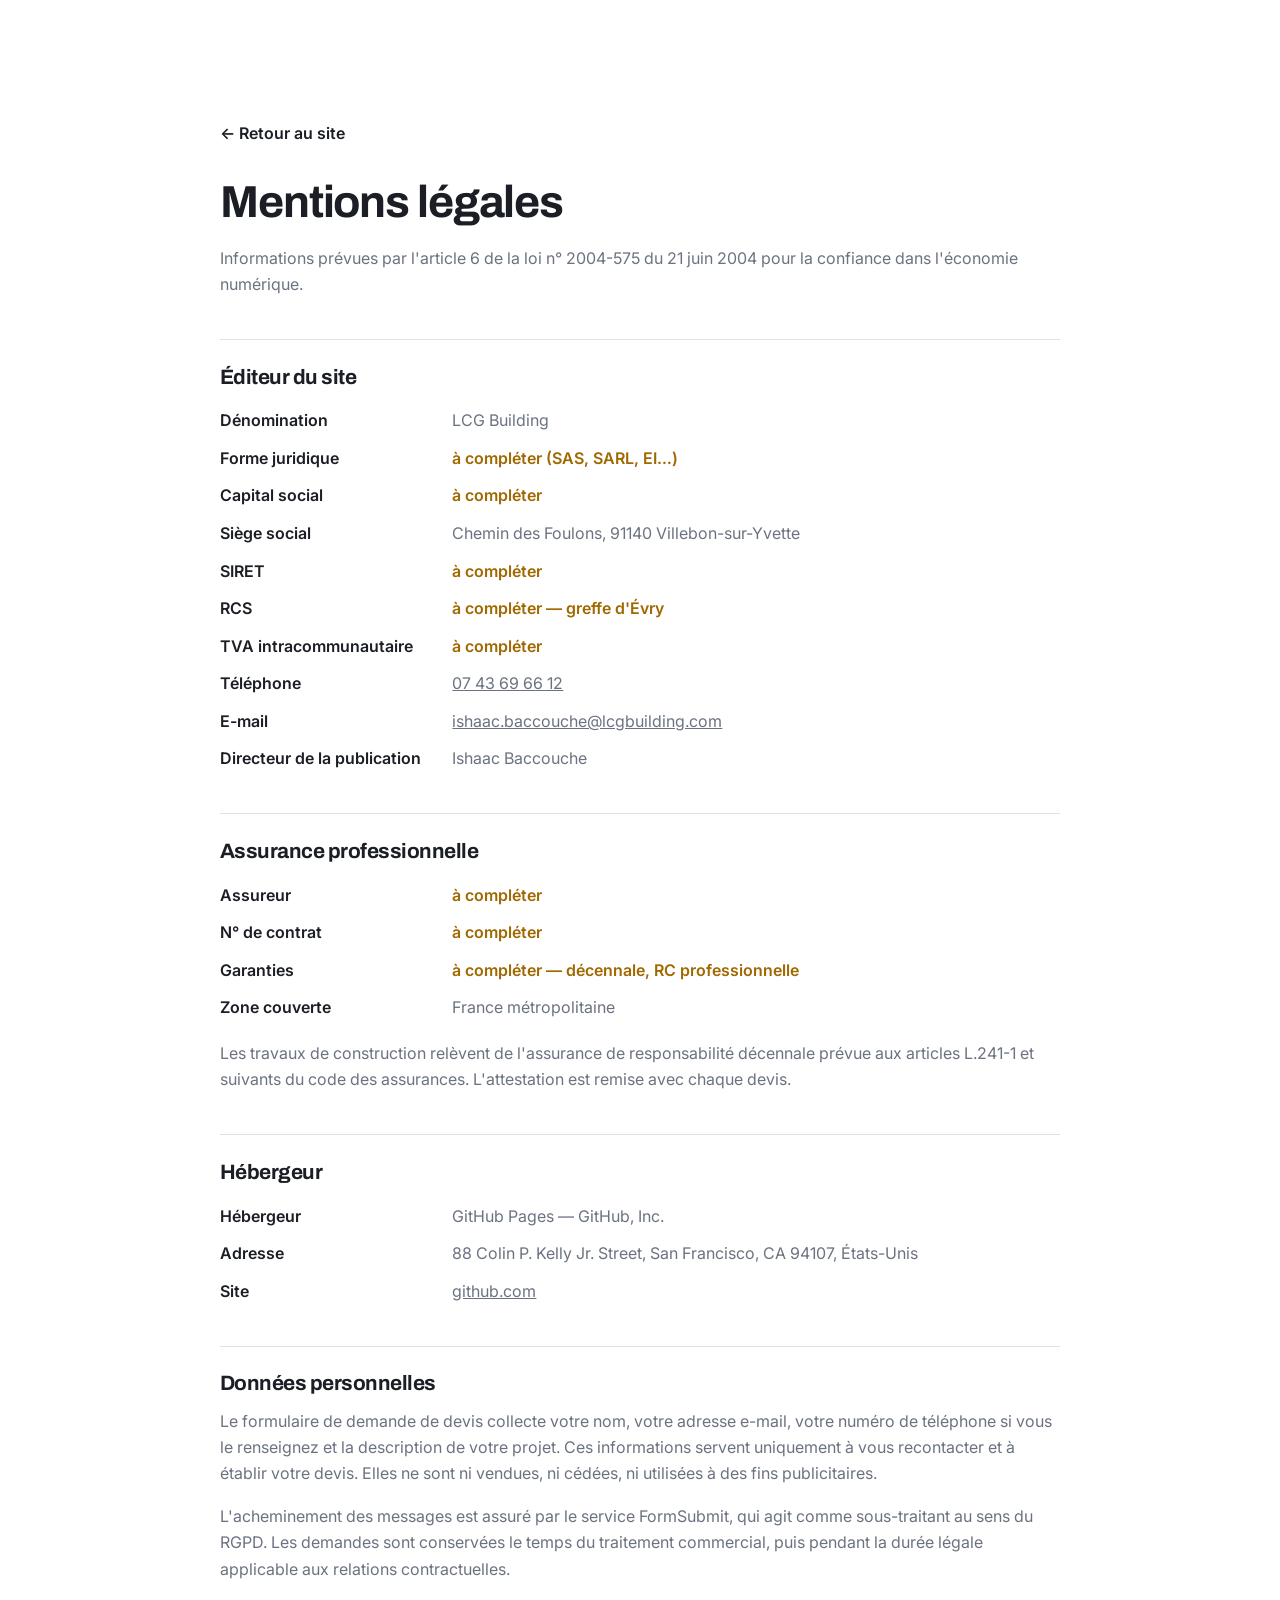
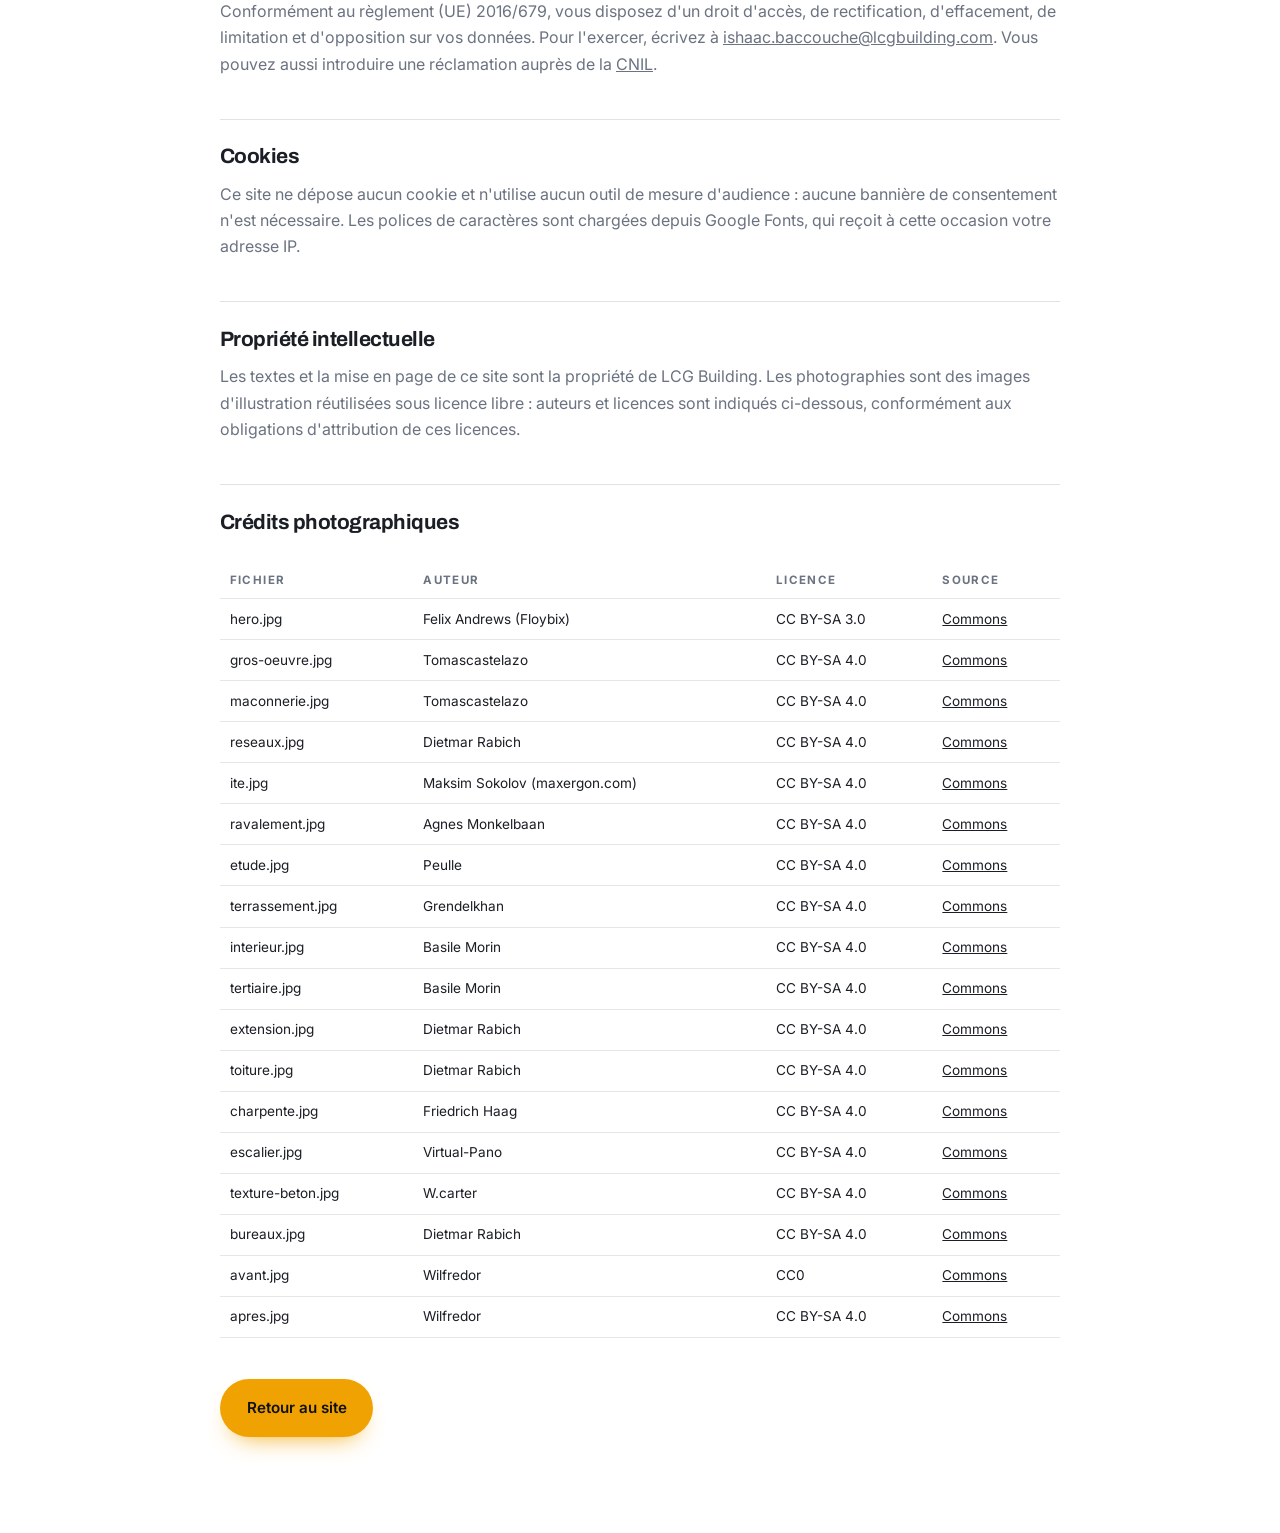
==== mentions-legales.html @ f2f5540e "Site vitrine LCG Building Site statique sans dépendance : services, réalisations, comparateur avant/" ====
<!DOCTYPE html>
<html lang="fr">
<head>
<meta charset="utf-8">
<meta name="viewport" content="width=device-width, initial-scale=1">
<title>Mentions légales — LCG Building</title>
<meta name="description" content="Mentions légales, traitement des données personnelles et crédits photos du site de LCG Building.">
<link rel="preconnect" href="https://fonts.googleapis.com">
<link rel="preconnect" href="https://fonts.gstatic.com" crossorigin>
<link href="https://fonts.googleapis.com/css2?family=Inter:wght@400;500;600;700&family=Archivo:wght@600;700;800&display=swap" rel="stylesheet">
<link rel="stylesheet" href="assets/style.css">
<link rel="icon" href="data:image/svg+xml,<svg xmlns='http://www.w3.org/2000/svg' viewBox='0 0 100 100'><rect width='100' height='100' rx='18' fill='%23f0a202'/><text x='50' y='69' font-size='54' font-family='Arial' font-weight='bold' text-anchor='middle' fill='%230f1115'>L</text></svg>">
<style>
  .legal{ padding:120px 0 80px; max-width:840px; }
  .legal h1{ font-size:clamp(2rem,4vw,2.8rem); margin-bottom:.4em; }
  .legal h2{ font-size:1.3rem; margin:2.6rem 0 .8rem; padding-top:1.6rem;
             border-top:1px solid rgba(15,17,21,.12); }
  .legal p, .legal li{ color:var(--muted); }
  .legal dl{ display:grid; grid-template-columns:210px 1fr; gap:.7rem 1.4rem; margin:1.2rem 0; }
  .legal dt{ font-weight:600; color:var(--text); }
  .legal dd{ margin:0; color:var(--muted); }
  .legal table{ width:100%; border-collapse:collapse; margin-top:1rem; font-size:.85rem; }
  .legal th, .legal td{ text-align:left; padding:.55rem .6rem; border-bottom:1px solid rgba(15,17,21,.1); }
  .legal th{ font-size:.72rem; letter-spacing:.12em; text-transform:uppercase; color:var(--muted); }
  .legal .todo{ color:#a06800; font-weight:600; }
  .legal__back{ display:inline-block; margin-bottom:2rem; font-weight:600; text-decoration:none; }
  .legal__wrap{ overflow-x:auto; }
  @media (max-width:640px){
    .legal dl{ grid-template-columns:1fr; gap:.2rem 0; }
    .legal dt{ margin-top:.9rem; }
  }
</style>
</head>
<body>

<div class="container legal">
  <a class="legal__back" href="index.html">← Retour au site</a>
  <h1>Mentions légales</h1>
  <p>Informations prévues par l'article 6 de la loi n° 2004-575 du 21 juin 2004 pour la
     confiance dans l'économie numérique.</p>

  <h2 id="editeur">Éditeur du site</h2>
  <dl>
    <dt>Dénomination</dt><dd>LCG Building</dd>
    <dt>Forme juridique</dt><dd class="todo">à compléter (SAS, SARL, EI…)</dd>
    <dt>Capital social</dt><dd class="todo">à compléter</dd>
    <dt>Siège social</dt><dd>Chemin des Foulons, 91140 Villebon-sur-Yvette</dd>
    <dt>SIRET</dt><dd class="todo">à compléter</dd>
    <dt>RCS</dt><dd class="todo">à compléter — greffe d'Évry</dd>
    <dt>TVA intracommunautaire</dt><dd class="todo">à compléter</dd>
    <dt>Téléphone</dt><dd><a href="tel:+33743696612">07 43 69 66 12</a></dd>
    <dt>E-mail</dt><dd><a href="mailto:ishaac.baccouche@lcgbuilding.com">ishaac.baccouche@lcgbuilding.com</a></dd>
    <dt>Directeur de la publication</dt><dd>Ishaac Baccouche</dd>
  </dl>

  <h2 id="assurance">Assurance professionnelle</h2>
  <dl>
    <dt>Assureur</dt><dd class="todo">à compléter</dd>
    <dt>N° de contrat</dt><dd class="todo">à compléter</dd>
    <dt>Garanties</dt><dd class="todo">à compléter — décennale, RC professionnelle</dd>
    <dt>Zone couverte</dt><dd>France métropolitaine</dd>
  </dl>
  <p>Les travaux de construction relèvent de l'assurance de responsabilité décennale
     prévue aux articles L.241-1 et suivants du code des assurances. L'attestation est
     remise avec chaque devis.</p>

  <h2 id="hebergeur">Hébergeur</h2>
  <dl>
    <dt>Hébergeur</dt><dd>GitHub Pages — GitHub, Inc.</dd>
    <dt>Adresse</dt><dd>88 Colin P. Kelly Jr. Street, San Francisco, CA 94107, États-Unis</dd>
    <dt>Site</dt><dd><a href="https://github.com" rel="noopener">github.com</a></dd>
  </dl>

  <h2 id="donnees">Données personnelles</h2>
  <p>Le formulaire de demande de devis collecte votre nom, votre adresse e-mail, votre
     numéro de téléphone si vous le renseignez et la description de votre projet. Ces
     informations servent uniquement à vous recontacter et à établir votre devis. Elles
     ne sont ni vendues, ni cédées, ni utilisées à des fins publicitaires.</p>
  <p>L'acheminement des messages est assuré par le service FormSubmit, qui agit comme
     sous-traitant au sens du RGPD. Les demandes sont conservées le temps du traitement
     commercial, puis pendant la durée légale applicable aux relations contractuelles.</p>
  <p>Conformément au règlement (UE) 2016/679, vous disposez d'un droit d'accès, de
     rectification, d'effacement, de limitation et d'opposition sur vos données. Pour
     l'exercer, écrivez à
     <a href="mailto:ishaac.baccouche@lcgbuilding.com">ishaac.baccouche@lcgbuilding.com</a>.
     Vous pouvez aussi introduire une réclamation auprès de la
     <a href="https://www.cnil.fr" rel="noopener">CNIL</a>.</p>

  <h2 id="cookies">Cookies</h2>
  <p>Ce site ne dépose aucun cookie et n'utilise aucun outil de mesure d'audience :
     aucune bannière de consentement n'est nécessaire. Les polices de caractères sont
     chargées depuis Google Fonts, qui reçoit à cette occasion votre adresse IP.</p>

  <h2 id="propriete">Propriété intellectuelle</h2>
  <p>Les textes et la mise en page de ce site sont la propriété de LCG Building. Les
     photographies sont des images d'illustration réutilisées sous licence libre :
     auteurs et licences sont indiqués ci-dessous, conformément aux obligations
     d'attribution de ces licences.</p>

  <h2 id="credits">Crédits photographiques</h2>
  <div class="legal__wrap">
    <table>
      <thead><tr><th>Fichier</th><th>Auteur</th><th>Licence</th><th>Source</th></tr></thead>
      <tbody>
        <tr><td>hero.jpg</td><td>Felix Andrews (Floybix)</td><td>CC BY-SA 3.0</td><td><a href="https://commons.wikimedia.org/wiki/File:Beijing_cranes_silhouette.jpg" rel="noopener">Commons</a></td></tr>
        <tr><td>gros-oeuvre.jpg</td><td>Tomascastelazo</td><td>CC BY-SA 4.0</td><td><a href="https://commons.wikimedia.org/wiki/File:Construction_workers_in_Mexico.jpg" rel="noopener">Commons</a></td></tr>
        <tr><td>maconnerie.jpg</td><td>Tomascastelazo</td><td>CC BY-SA 4.0</td><td><a href="https://commons.wikimedia.org/wiki/File:Fallen_bricks.jpg" rel="noopener">Commons</a></td></tr>
        <tr><td>reseaux.jpg</td><td>Dietmar Rabich</td><td>CC BY-SA 4.0</td><td><a href="https://commons.wikimedia.org/wiki/File:Haltern_am_See,_Sythen,_Werkzeughalle_der_Quarzwerke_--_2015_--_4433.jpg" rel="noopener">Commons</a></td></tr>
        <tr><td>ite.jpg</td><td>Maksim Sokolov (maxergon.com)</td><td>CC BY-SA 4.0</td><td><a href="https://commons.wikimedia.org/wiki/File:Windows_of_the_Frost_Building_(Toronto,_Canada" rel="noopener">Commons</a></td></tr>
        <tr><td>ravalement.jpg</td><td>Agnes Monkelbaan</td><td>CC BY-SA 4.0</td><td><a href="https://commons.wikimedia.org/wiki/File:Prinses_Margriettunnel_(Aquaduct" rel="noopener">Commons</a></td></tr>
        <tr><td>etude.jpg</td><td>Peulle</td><td>CC BY-SA 4.0</td><td><a href="https://commons.wikimedia.org/wiki/File:Construction_site_Tomineborgveien_(8" rel="noopener">Commons</a></td></tr>
        <tr><td>terrassement.jpg</td><td>Grendelkhan</td><td>CC BY-SA 4.0</td><td><a href="https://commons.wikimedia.org/wiki/File:Caterpillar_328D_LCR_at_construction_site_in_Sunnyvale.jpg" rel="noopener">Commons</a></td></tr>
        <tr><td>interieur.jpg</td><td>Basile Morin</td><td>CC BY-SA 4.0</td><td><a href="https://commons.wikimedia.org/wiki/File:Lounge_InterContinental_Singapore.jpg" rel="noopener">Commons</a></td></tr>
        <tr><td>tertiaire.jpg</td><td>Basile Morin</td><td>CC BY-SA 4.0</td><td><a href="https://commons.wikimedia.org/wiki/File:Escalator_and_staircase_in_the_National_Gallery_Singapore.jpg" rel="noopener">Commons</a></td></tr>
        <tr><td>extension.jpg</td><td>Dietmar Rabich</td><td>CC BY-SA 4.0</td><td><a href="https://commons.wikimedia.org/wiki/File:M%C3%BCnster,_WestLotto_--_2013_--_3296.jpg" rel="noopener">Commons</a></td></tr>
        <tr><td>toiture.jpg</td><td>Dietmar Rabich</td><td>CC BY-SA 4.0</td><td><a href="https://commons.wikimedia.org/wiki/File:Bredevoort_(NL" rel="noopener">Commons</a></td></tr>
        <tr><td>charpente.jpg</td><td>Friedrich Haag</td><td>CC BY-SA 4.0</td><td><a href="https://commons.wikimedia.org/wiki/File:Unfertige_Dinge_003_2022_10_26.jpg" rel="noopener">Commons</a></td></tr>
        <tr><td>escalier.jpg</td><td>Virtual-Pano</td><td>CC BY-SA 4.0</td><td><a href="https://commons.wikimedia.org/wiki/File:6801_LVA_Riga_art_nouveau_staircase.jpg" rel="noopener">Commons</a></td></tr>
        <tr><td>texture-beton.jpg</td><td>W.carter</td><td>CC BY-SA 4.0</td><td><a href="https://commons.wikimedia.org/wiki/File:Rusty_rebar_nets.jpg" rel="noopener">Commons</a></td></tr>
        <tr><td>bureaux.jpg</td><td>Dietmar Rabich</td><td>CC BY-SA 4.0</td><td><a href="https://commons.wikimedia.org/wiki/File:M%C3%BCnster,_Westdeutsche_Lotterie_--_2018_--_0417.jpg" rel="noopener">Commons</a></td></tr>
        <tr><td>avant.jpg</td><td>Wilfredor</td><td>CC0</td><td><a href="https://commons.wikimedia.org/wiki/File:Abandoned_tile-roofed_house_in_dry_scrub,_Margarita_Island,_Venezuela.jpg" rel="noopener">Commons</a></td></tr>
        <tr><td>apres.jpg</td><td>Wilfredor</td><td>CC BY-SA 4.0</td><td><a href="https://commons.wikimedia.org/wiki/File:House_in_the_Jardim_Botanico_de_Sao_Paulo.jpg" rel="noopener">Commons</a></td></tr>
      </tbody>
    </table>
  </div>

  <p style="margin-top:2.6rem"><a class="btn btn--primary" href="index.html">Retour au site</a></p>
</div>

</body>
</html>
---- assets/style.css ----
/* ==========================================================================
   LCG Building — feuille de style
   1. Tokens · 2. Base · 3. Header · 4. Hero · 5. Sections · 6. Composants
   7. Lightbox · 8. Footer · 9. Responsive
   ========================================================================== */

/* ── 1. Tokens ─────────────────────────────────────────────────────────── */
:root{
  --ink:        #0f1115;
  --ink-soft:   #14171d;
  --ink-line:   #242833;
  --paper:      #ffffff;
  --paper-alt:  #f6f5f2;
  --text:       #1b1e25;
  --muted:      #6b7280;
  --muted-dark: #9aa1ad;
  --accent:     #f0a202;
  --accent-dk:  #b87d00;
  --accent-soft:rgba(240,162,2,.14);

  --radius:     14px;
  --radius-lg:  22px;
  --shadow:     0 1px 2px rgba(16,20,30,.05), 0 18px 40px -16px rgba(16,20,30,.22);
  --container:  1200px;
  --ease:       cubic-bezier(.22,.61,.36,1);

  --font:       "Inter", -apple-system, BlinkMacSystemFont, "Segoe UI", system-ui, sans-serif;
  --font-head:  "Archivo", "Inter", system-ui, sans-serif;
}

/* ── 2. Base ───────────────────────────────────────────────────────────── */
*,*::before,*::after{ box-sizing:border-box; }
html{ scroll-behavior:smooth; scroll-padding-top:92px; }

body{
  margin:0; overflow-x:hidden;
  font-family:var(--font); font-size:16px; line-height:1.65;
  color:var(--text); background:var(--paper);
  -webkit-font-smoothing:antialiased;
}

img{ max-width:100%; display:block; }
a{ color:inherit; }

h1,h2,h3,h4{ font-family:var(--font-head); line-height:1.08; letter-spacing:-.025em; margin:0 0 .6em; }
h2{ font-size:clamp(1.9rem, 3.8vw, 3rem); }
h3{ font-size:1.18rem; letter-spacing:-.01em; }
h4{ font-size:.95rem; }
p{ margin:0 0 1em; }

.container{ width:100%; max-width:var(--container); margin-inline:auto; padding-inline:24px; }

.skip{ position:absolute; left:-9999px; top:0; background:var(--accent); color:var(--ink);
  padding:10px 18px; z-index:300; font-weight:600; }
.skip:focus{ left:12px; top:12px; }

:focus-visible{ outline:2px solid var(--accent); outline-offset:3px; border-radius:4px; }

.eyebrow{ font-size:.78rem; letter-spacing:.16em; text-transform:uppercase;
  font-weight:600; color:var(--accent-dk); margin:0 0 .9rem; }

/* Barre de progression de lecture */
.progress{ position:fixed; top:0; left:0; height:3px; width:0;
  background:linear-gradient(90deg,var(--accent),#ffd166); z-index:150;
  transition:width .1s linear; }

/* Boutons */
.btn{
  --btn-bg:var(--ink); --btn-fg:#fff;
  display:inline-flex; align-items:center; justify-content:center; gap:.5rem;
  padding:.95rem 1.6rem; border-radius:999px; border:1px solid transparent;
  background:var(--btn-bg); color:var(--btn-fg);
  font-family:var(--font); font-weight:600; font-size:.95rem; text-decoration:none; cursor:pointer;
  transition:transform .18s var(--ease), background .18s var(--ease), box-shadow .18s var(--ease);
}
.btn:hover{ transform:translateY(-2px); }
.btn:active{ transform:translateY(0); }
.btn--primary{ --btn-bg:var(--accent); --btn-fg:var(--ink); box-shadow:0 12px 26px -14px rgba(240,162,2,1); }
.btn--primary:hover{ --btn-bg:#ffb31f; }
.btn--ghost{ --btn-bg:transparent; --btn-fg:#fff; border-color:rgba(255,255,255,.34); }
.btn--ghost:hover{ --btn-bg:rgba(255,255,255,.1); }
.btn--dark{ --btn-bg:var(--ink); --btn-fg:#fff; }
.btn--sm{ padding:.6rem 1.15rem; font-size:.88rem; }
.btn--lg{ padding:1.1rem 2rem; font-size:1rem; }
.btn--block{ width:100%; }

/* ── 3. Header ─────────────────────────────────────────────────────────── */
.header{ position:fixed; inset:0 0 auto 0; z-index:100;
  transition:background .3s var(--ease), box-shadow .3s var(--ease); }
.header.is-stuck{ background:rgba(15,17,21,.93);
  backdrop-filter:saturate(180%) blur(14px); box-shadow:0 1px 0 rgba(255,255,255,.08); }
.header__inner{ display:flex; align-items:center; justify-content:space-between; height:84px; gap:1.5rem; }

.logo{ display:flex; align-items:center; gap:.6rem; text-decoration:none; color:#fff; flex-shrink:0; }
.logo__mark{ color:var(--accent); display:flex; }
.logo__text{ font-family:var(--font-head); font-weight:800; font-size:1.15rem;
  letter-spacing:-.02em; text-transform:uppercase; }
.logo__text span{ color:var(--accent); }

.nav{ display:flex; align-items:center; gap:1.7rem; }
.nav__link{ position:relative; color:rgba(255,255,255,.8); text-decoration:none;
  font-size:.92rem; font-weight:500; transition:color .18s var(--ease); white-space:nowrap; }
.nav__link::after{ content:""; position:absolute; left:0; right:100%; bottom:-6px; height:2px;
  background:var(--accent); transition:right .25s var(--ease); }
.nav__link:hover{ color:#fff; }
.nav__link:hover::after,.nav__link.is-current::after{ right:0; }
.nav__link.is-current{ color:#fff; }
.nav__cta{ display:flex; align-items:center; gap:1rem; }
.nav__phone{ display:flex; align-items:center; gap:.4rem; color:#fff; text-decoration:none;
  font-weight:600; font-size:.9rem; white-space:nowrap; }
.nav__phone svg{ color:var(--accent); }

.burger{ display:none; width:44px; height:44px; border:0; background:transparent; cursor:pointer;
  flex-direction:column; justify-content:center; gap:5px; padding:0; }
.burger span{ display:block; height:2px; background:#fff; border-radius:2px;
  transition:transform .25s var(--ease), opacity .2s; }
.burger[aria-expanded="true"] span:nth-child(1){ transform:translateY(7px) rotate(45deg); }
.burger[aria-expanded="true"] span:nth-child(2){ opacity:0; }
.burger[aria-expanded="true"] span:nth-child(3){ transform:translateY(-7px) rotate(-45deg); }

/* ── 4. Hero ───────────────────────────────────────────────────────────── */
.hero{ position:relative; min-height:min(96vh,900px); display:flex; align-items:center;
  background:var(--ink); color:#fff; overflow:hidden; padding:150px 0 110px; }
.hero__media{ position:absolute; inset:0; }
.hero__media img{ width:100%; height:100%; object-fit:cover; opacity:.55;
  transform:scale(1.06); animation:heroZoom 18s var(--ease) forwards; }
@keyframes heroZoom{ to{ transform:scale(1); } }
.hero__media::after{ content:""; position:absolute; inset:0;
  background:
    linear-gradient(105deg, rgba(12,14,18,.96) 12%, rgba(12,14,18,.72) 48%, rgba(12,14,18,.35) 100%),
    linear-gradient(0deg, rgba(12,14,18,.92) 0%, transparent 42%); }
.hero__inner{ position:relative; max-width:880px; }
.hero__title{ font-size:clamp(2.1rem, 6.6vw, 5.2rem); margin-bottom:1.1rem;
  letter-spacing:-.04em; font-weight:900; overflow-wrap:break-word; }
.hero__title em{ font-style:normal; color:var(--accent); }
.hero__lead{ font-size:clamp(1.02rem,1.45vw,1.22rem); color:rgba(255,255,255,.8); max-width:640px; }
.hero__cta{ display:flex; flex-wrap:wrap; gap:.9rem; margin-top:2.2rem; }
.hero__badges{ list-style:none; display:flex; flex-wrap:wrap; gap:2.4rem;
  margin:3.2rem 0 0; padding:1.8rem 0 0; border-top:1px solid rgba(255,255,255,.14); }
.hero__badges li{ display:flex; flex-direction:column; }
.hero__badges strong{ font-family:var(--font-head); font-size:1.4rem; color:var(--accent); line-height:1.1; }
.hero__badges span{ font-size:.85rem; color:rgba(255,255,255,.62); }

.hero__scroll{ position:absolute; left:50%; bottom:28px; transform:translateX(-50%);
  width:26px; height:42px; border:2px solid rgba(255,255,255,.3); border-radius:14px; }
.hero__scroll span{ position:absolute; left:50%; top:8px; width:3px; height:8px; border-radius:2px;
  background:var(--accent); transform:translateX(-50%); animation:scrollCue 1.8s infinite; }
@keyframes scrollCue{ 0%{opacity:0;transform:translate(-50%,0)} 40%{opacity:1} 80%{opacity:0;transform:translate(-50%,14px)} 100%{opacity:0} }

/* Bandeau défilant */
.marquee{ background:var(--accent); color:var(--ink); overflow:hidden; padding:.85rem 0;
  border-block:1px solid rgba(0,0,0,.12); }
.marquee__track{ display:flex; align-items:center; gap:2rem; width:max-content;
  animation:slide 38s linear infinite; }
.marquee span{ font-family:var(--font-head); font-weight:700; font-size:.95rem;
  text-transform:uppercase; letter-spacing:.04em; white-space:nowrap; }
.marquee i{ font-style:normal; font-size:.6rem; opacity:.5; }
@keyframes slide{ to{ transform:translateX(-50%); } }

/* ── 5. Sections ───────────────────────────────────────────────────────── */
.section{ padding:clamp(72px,9vw,124px) 0; }
.section--alt{ background:var(--paper-alt); }
.section--dark{ background:var(--ink); color:#fff; }
.section--dark h2,.section--dark h3{ color:#fff; }
.section--dark .eyebrow{ color:var(--accent); }
.section--dark .section__lead{ color:rgba(255,255,255,.72); }
.section__head{ max-width:680px; margin-bottom:3.4rem; }
.section__head--center{ margin-inline:auto; text-align:center; }
.section__lead{ color:var(--muted); font-size:1.05rem; }

/* ── 6. Composants ─────────────────────────────────────────────────────── */

/* Services */
.cards{ display:grid; grid-template-columns:repeat(3,1fr); gap:1.5rem; align-items:start; }
.svc{ background:var(--paper); border:1px solid rgba(15,17,21,.09); border-radius:var(--radius-lg);
  overflow:hidden; transition:transform .25s var(--ease), box-shadow .25s var(--ease), border-color .25s; }
.svc:hover{ transform:translateY(-5px); box-shadow:var(--shadow); border-color:rgba(240,162,2,.5); }
.svc__media{ aspect-ratio:16/10; overflow:hidden; background:var(--ink); }
.svc__media img{ width:100%; height:100%; object-fit:cover; transition:transform .6s var(--ease); }
.svc:hover .svc__media img{ transform:scale(1.06); }
.svc__body{ padding:1.7rem 1.6rem 1.8rem; }
.svc__body p{ color:var(--muted); font-size:.95rem; margin-bottom:1rem; }
.svc__toggle{ display:inline-flex; align-items:center; gap:.45rem; padding:0; border:0;
  background:none; cursor:pointer; color:var(--accent-dk);
  font-family:var(--font); font-weight:600; font-size:.88rem; }
.svc__toggle::after{ content:"+"; font-size:1.05rem; line-height:1; transition:transform .25s var(--ease); }
.svc__toggle[aria-expanded="true"]::after{ transform:rotate(45deg); }
.svc__list{ list-style:none; margin:0; padding:0; max-height:0; overflow:hidden;
  transition:max-height .4s var(--ease), margin .3s var(--ease); }
.svc__list.is-open{ max-height:340px; margin-top:1rem; }
.svc__list li{ position:relative; padding:.4rem 0 .4rem 1.2rem; font-size:.9rem; color:var(--muted);
  border-top:1px solid rgba(15,17,21,.06); }
.svc__list li::before{ content:""; position:absolute; left:0; top:1.05em;
  width:5px; height:5px; border-radius:50%; background:var(--accent); }

/* Secteurs */
.sectors{ display:grid; grid-template-columns:repeat(3,1fr); gap:1.5rem; }
.sector{ padding:2.2rem 1.9rem; border-radius:var(--radius-lg);
  border:1px solid rgba(255,255,255,.12); background:rgba(255,255,255,.03); }
.sector--featured{ background:var(--accent); color:var(--ink); border-color:transparent; }
.sector--featured h3{ color:var(--ink); }
.sector__idx{ display:inline-block; font-size:.72rem; letter-spacing:.16em; text-transform:uppercase;
  font-weight:700; color:var(--accent); margin-bottom:1rem; }
.sector--featured .sector__idx{ color:rgba(15,17,21,.6); }
.sector p{ color:rgba(255,255,255,.72); font-size:.95rem; }
.sector--featured p{ color:rgba(15,17,21,.78); }
.sector ul{ list-style:none; margin:1.4rem 0 0; padding:1.2rem 0 0; display:grid; gap:.6rem;
  border-top:1px solid rgba(255,255,255,.14); font-size:.9rem; color:rgba(255,255,255,.82); }
.sector--featured ul{ border-color:rgba(15,17,21,.18); color:rgba(15,17,21,.82); }
.sector li{ position:relative; padding-left:1.4rem; }
.sector li::before{ content:""; position:absolute; left:0; top:.44em; width:11px; height:6px;
  border-left:2px solid var(--accent); border-bottom:2px solid var(--accent); transform:rotate(-45deg); }
.sector--featured li::before{ border-color:var(--ink); }

/* Filtres */
.filters{ display:flex; flex-wrap:wrap; gap:.6rem; margin-bottom:1.8rem; }
.filter{ padding:.55rem 1.15rem; border-radius:999px; cursor:pointer;
  border:1px solid rgba(15,17,21,.14); background:transparent; color:var(--muted);
  font-family:var(--font); font-size:.88rem; font-weight:600;
  transition:background .2s, color .2s, border-color .2s; }
.filter:hover{ border-color:var(--ink); color:var(--text); }
.filter.is-active{ background:var(--ink); border-color:var(--ink); color:#fff; }

/* Réalisations */
.works{ display:grid; grid-template-columns:repeat(3,1fr); gap:1.4rem; }
.work{ position:relative; border-radius:var(--radius-lg); overflow:hidden; cursor:pointer;
  background:var(--ink); color:#fff; min-height:310px;
  display:flex; flex-direction:column; justify-content:flex-end; }
.work--tall{ grid-row:span 2; grid-column:span 2; min-height:440px; }
.work.is-hidden{ display:none; }
.work__media{ position:absolute; inset:0; }
.work__media img{ width:100%; height:100%; object-fit:cover; transition:transform .7s var(--ease); }
.work__media::after{ content:""; position:absolute; inset:0;
  background:linear-gradient(180deg, rgba(12,14,18,.1) 25%, rgba(12,14,18,.93) 100%); }
.work:hover .work__media img{ transform:scale(1.06); }
.work__body{ position:relative; padding:1.9rem; }
.work__body h3{ margin-bottom:.4rem; }
.work__body p{ margin:0; color:rgba(255,255,255,.75); font-size:.93rem; max-width:46ch; }
.work__more{ display:inline-block; margin-top:.9rem; font-size:.85rem; font-weight:600;
  color:var(--accent); opacity:0; transform:translateX(-6px);
  transition:opacity .25s var(--ease), transform .25s var(--ease); }
.work:hover .work__more{ opacity:1; transform:none; }
.tag{ display:inline-block; margin-bottom:.8rem; padding:.28rem .72rem; border-radius:999px;
  background:var(--accent); color:var(--ink);
  font-size:.7rem; font-weight:700; letter-spacing:.08em; text-transform:uppercase; }
.works__empty{ margin-top:2rem; color:var(--muted); }

/* Avant / Après */
.ba{ display:grid; grid-template-columns:.8fr 1.2fr; gap:3.5rem; align-items:center; }
.ba__facts{ display:flex; gap:2.4rem; margin:2rem 0 0; }
.ba__facts dt{ font-size:.74rem; letter-spacing:.14em; text-transform:uppercase; color:var(--muted); }
.ba__facts dd{ margin:.25rem 0 0; font-family:var(--font-head); font-weight:700; font-size:1.25rem; }
.ba__viewer{ position:relative; margin:0; border-radius:var(--radius-lg); overflow:hidden;
  aspect-ratio:3/2; background:var(--ink); user-select:none; box-shadow:var(--shadow); }
.ba__img{ position:absolute; inset:0; width:100%; height:100%; object-fit:cover; }
.ba__clip{ position:absolute; inset:0; overflow:hidden; clip-path:inset(0 50% 0 0); }
.ba__label{ position:absolute; top:14px; padding:.3rem .8rem; border-radius:999px;
  font-size:.72rem; font-weight:700; letter-spacing:.1em; text-transform:uppercase;
  background:rgba(12,14,18,.72); color:#fff; backdrop-filter:blur(6px); }
.ba__label--before{ left:14px; }
.ba__label--after{ right:14px; background:var(--accent); color:var(--ink); }
.ba__handle{ position:absolute; inset:0; }
.ba__handle input[type=range]{ position:absolute; inset:0; width:100%; height:100%;
  margin:0; opacity:0; cursor:ew-resize; }
.ba__grip{ position:absolute; top:0; bottom:0; left:50%; width:2px; background:#fff;
  transform:translateX(-50%); pointer-events:none; box-shadow:0 0 14px rgba(0,0,0,.5); }
.ba__grip::after{ content:"⇄"; position:absolute; top:50%; left:50%; transform:translate(-50%,-50%);
  width:46px; height:46px; border-radius:50%; background:#fff; color:var(--ink);
  display:grid; place-items:center; font-size:1.1rem; box-shadow:0 6px 18px rgba(0,0,0,.35); }

/* Méthode */
.methode{ display:grid; grid-template-columns:.85fr 1.15fr; gap:4rem; align-items:start; }
.methode__photo{ margin:2rem 0; border-radius:var(--radius); overflow:hidden; }
.methode__photo img{ aspect-ratio:16/10; object-fit:cover; width:100%; }
.methode__photo figcaption{ padding:.7rem .2rem 0; font-size:.85rem; color:var(--muted); }
.steps{ list-style:none; margin:0; padding:0; }
.step{ display:flex; gap:1.6rem; padding:1.7rem 0; border-top:1px solid rgba(15,17,21,.1); }
.step:last-child{ border-bottom:1px solid rgba(15,17,21,.1); }
.step__num{ font-family:var(--font-head); font-weight:800; font-size:1.5rem;
  color:var(--accent); line-height:1.2; flex-shrink:0; width:2.6rem; }
.step h3{ margin-bottom:.35rem; display:flex; flex-wrap:wrap; align-items:center; gap:.7rem; }
.step__time{ font-family:var(--font); font-size:.72rem; font-weight:600; letter-spacing:.08em;
  text-transform:uppercase; color:var(--accent-dk); background:var(--accent-soft);
  padding:.2rem .6rem; border-radius:999px; }
.step p{ margin:0; color:var(--muted); font-size:.96rem; }

/* Estimateur */
.est{ display:grid; grid-template-columns:1fr 1fr; gap:4rem; align-items:start; }
.est__note{ list-style:none; margin:2rem 0 0; padding:0; display:grid; gap:.6rem;
  font-size:.9rem; color:rgba(255,255,255,.6); }
.est__note li{ position:relative; padding-left:1.4rem; }
.est__note li::before{ content:""; position:absolute; left:0; top:.55em;
  width:6px; height:6px; border-radius:50%; background:var(--accent); }
.est__panel{ background:rgba(255,255,255,.04); border:1px solid rgba(255,255,255,.12);
  border-radius:var(--radius-lg); padding:2rem; }
.range{ -webkit-appearance:none; appearance:none; width:100%; height:5px; border-radius:99px;
  background:rgba(255,255,255,.18); outline:none; margin:.4rem 0; }
.range::-webkit-slider-thumb{ -webkit-appearance:none; width:22px; height:22px; border-radius:50%;
  background:var(--accent); cursor:grab; border:3px solid var(--ink); box-shadow:0 0 0 1px var(--accent); }
.range::-moz-range-thumb{ width:18px; height:18px; border-radius:50%; background:var(--accent);
  cursor:grab; border:3px solid var(--ink); }
.range__scale{ display:flex; justify-content:space-between; font-size:.75rem; color:var(--muted-dark); }
.segmented{ display:grid; grid-template-columns:repeat(3,1fr); gap:.4rem; padding:.3rem;
  background:rgba(255,255,255,.06); border-radius:999px; }
.segmented button{ padding:.6rem .4rem; border:0; border-radius:999px; cursor:pointer;
  background:transparent; color:rgba(255,255,255,.7);
  font-family:var(--font); font-size:.85rem; font-weight:600; transition:background .2s, color .2s; }
.segmented button.is-active{ background:var(--accent); color:var(--ink); }
.check{ display:flex; align-items:flex-start; gap:.6rem; margin-bottom:.7rem;
  font-size:.88rem; color:rgba(255,255,255,.78); cursor:pointer; font-weight:400; }
.check input{ margin-top:.25rem; accent-color:var(--accent); width:16px; height:16px; flex-shrink:0; }
.est__result{ margin:1.8rem 0 1.4rem; padding:1.4rem; border-radius:var(--radius);
  background:rgba(240,162,2,.12); border:1px solid rgba(240,162,2,.35); text-align:center; }
.est__label{ display:block; font-size:.74rem; letter-spacing:.14em; text-transform:uppercase;
  color:var(--accent); margin-bottom:.4rem; }
.est__amount{ display:block; font-family:var(--font-head); font-weight:700;
  font-size:clamp(1.05rem,1.8vw,1.28rem); color:#fff; line-height:1.35; }
.est__unit{ display:block; margin-top:.4rem; font-size:.85rem; color:var(--muted-dark); }

/* À propos */
.about{ display:grid; grid-template-columns:1fr 1fr; gap:4rem; align-items:center;
  margin-bottom:clamp(48px,6vw,80px); }
.about__media{ margin:0; position:relative; border-radius:var(--radius-lg); overflow:hidden; }
.about__media img{ width:100%; aspect-ratio:4/3.4; object-fit:cover; }
.about__media figcaption{ position:absolute; left:18px; bottom:18px; right:18px;
  padding:.9rem 1.1rem; border-radius:var(--radius); font-size:.9rem;
  background:rgba(12,14,18,.78); color:#fff; backdrop-filter:blur(8px); }
.about__media strong{ color:var(--accent); }
.about p{ color:var(--muted); }
.checklist{ list-style:none; margin:1.6rem 0 0; padding:0; display:grid; gap:.75rem; }
.checklist li{ position:relative; padding-left:2rem; font-size:.96rem; }
.checklist li::before{ content:""; position:absolute; left:0; top:.42em; width:14px; height:8px;
  border-left:2.5px solid var(--accent); border-bottom:2.5px solid var(--accent); transform:rotate(-45deg); }

/* Zone */
.zone{ display:grid; grid-template-columns:1.1fr .9fr; gap:4rem; align-items:center; }
.zone__tags{ display:flex; flex-wrap:wrap; gap:.55rem; margin:1.8rem 0 1.4rem; }
.zone__tags span{ padding:.45rem 1rem; border-radius:999px; background:var(--paper);
  border:1px solid rgba(15,17,21,.1); font-size:.87rem; font-weight:500; }
.zone__small{ font-size:.9rem; color:var(--muted); margin:0; }
.zone__map svg{ width:100%; max-width:380px; margin-inline:auto; }

/* FAQ */
.faq{ display:grid; grid-template-columns:.75fr 1.25fr; gap:4rem; align-items:start; }
.qa{ border-top:1px solid rgba(15,17,21,.12); }
.qa:last-child{ border-bottom:1px solid rgba(15,17,21,.12); }
.qa summary{ list-style:none; cursor:pointer; padding:1.25rem 2.5rem 1.25rem 0; position:relative;
  font-family:var(--font-head); font-weight:700; font-size:1.02rem; letter-spacing:-.01em; }
.qa summary::-webkit-details-marker{ display:none; }
.qa summary::after{ content:""; position:absolute; right:.4rem; top:1.6rem;
  width:11px; height:11px; border-right:2px solid var(--accent); border-bottom:2px solid var(--accent);
  transform:rotate(45deg); transition:transform .25s var(--ease); }
.qa[open] summary::after{ transform:rotate(-135deg); }
.qa p{ margin:0 0 1.3rem; color:var(--muted); font-size:.95rem; max-width:64ch; }

/* Bandeau CTA */
.cta{ position:relative; padding:clamp(70px,8vw,110px) 0; color:#fff; overflow:hidden; background:var(--ink); }
.cta__bg{ position:absolute; inset:0; }
.cta__bg img{ width:100%; height:100%; object-fit:cover; opacity:.22; }
.cta__bg::after{ content:""; position:absolute; inset:0;
  background:linear-gradient(90deg, rgba(12,14,18,.94), rgba(12,14,18,.6)); }
.cta__inner{ position:relative; text-align:center; max-width:640px; }
.cta__inner h2{ color:#fff; }
.cta__inner p{ color:rgba(255,255,255,.72); font-size:1.05rem; }
.cta__btns{ display:flex; flex-wrap:wrap; gap:.9rem; justify-content:center; margin-top:1.8rem; }

/* Contact */
.contact{ background:var(--ink); color:#fff; }
.contact h2{ color:#fff; }
.contact .eyebrow{ color:var(--accent); }
.contact .section__lead{ color:rgba(255,255,255,.72); }
.contact__grid{ display:grid; grid-template-columns:1fr 1.05fr; gap:4rem; align-items:start; }
.contact__list{ list-style:none; margin:2.4rem 0 0; padding:0; display:grid; gap:1.3rem; }
.contact__list li{ display:grid; gap:.2rem; padding-bottom:1.1rem;
  border-bottom:1px solid rgba(255,255,255,.1); }
.contact__label{ font-size:.75rem; letter-spacing:.14em; text-transform:uppercase; color:var(--muted-dark); }
.contact__list a{ text-decoration:none; font-size:1.05rem; font-weight:600; overflow-wrap:anywhere; }
.contact__list a:hover{ color:var(--accent); }
.contact__seals{ display:flex; flex-wrap:wrap; gap:.6rem; margin-top:2rem; }
.contact__seals span{ padding:.45rem 1rem; border-radius:999px; font-size:.82rem; font-weight:600;
  border:1px solid rgba(240,162,2,.4); color:var(--accent); }

.form{ background:rgba(255,255,255,.04); border:1px solid rgba(255,255,255,.1);
  border-radius:var(--radius-lg); padding:2rem; }
.field{ margin-bottom:1.1rem; }
.field-row{ display:grid; grid-template-columns:1fr 1fr; gap:1rem; }
.field label{ display:block; font-size:.85rem; font-weight:600; margin-bottom:.45rem;
  color:rgba(255,255,255,.85); }
.field input[type=text],.field input[type=email],.field input[type=tel],
.field select,.field textarea{
  width:100%; padding:.85rem 1rem; border-radius:var(--radius);
  border:1px solid rgba(255,255,255,.16); background:rgba(255,255,255,.05);
  color:#fff; font-family:inherit; font-size:.95rem; transition:border-color .2s, background .2s; }
.field textarea{ resize:vertical; }
.field input::placeholder,.field textarea::placeholder{ color:rgba(255,255,255,.38); }
.field input:focus,.field select:focus,.field textarea:focus{
  outline:none; border-color:var(--accent); background:rgba(255,255,255,.08); }
.field select option{ color:#111; }
.field.is-error input,.field.is-error textarea,.field.is-error select{ border-color:#ff6b6b; }
.check--rgpd{ margin:0 0 1.2rem; }
.check--rgpd.is-error span{ color:#ff8f8f; }
.form__note{ font-size:.8rem; color:var(--muted-dark); margin:1rem 0 0; }
.form__status{ margin:.8rem 0 0; font-size:.9rem; font-weight:600; color:var(--accent); min-height:1.2em; }
.form__status--ok{ color:#4ade80; }
.form__status--err{ color:#ff8f8f; }
.form__status a{ color:inherit; }
.honey{ position:absolute; left:-9999px; width:1px; height:1px; opacity:0; }
.btn[disabled]{ opacity:.6; cursor:progress; transform:none; }

/* ── 7. Lightbox ───────────────────────────────────────────────────────── */
.lightbox{ position:fixed; inset:0; z-index:200; display:grid; place-items:center; padding:24px; }
.lightbox[hidden]{ display:none; }
.lightbox__backdrop{ position:absolute; inset:0; background:rgba(8,10,14,.82); backdrop-filter:blur(6px); }
.lightbox__panel{ position:relative; width:min(940px,100%); max-height:90vh; overflow-y:auto;
  background:var(--paper); border-radius:var(--radius-lg); display:grid; grid-template-columns:1fr 1fr;
  animation:lbIn .3s var(--ease); }
@keyframes lbIn{ from{ opacity:0; transform:translateY(16px) scale(.98); } }
.lightbox__close{ position:absolute; top:12px; right:14px; z-index:2; width:38px; height:38px;
  border-radius:50%; border:0; cursor:pointer; font-size:1.5rem; line-height:1;
  background:rgba(12,14,18,.7); color:#fff; }
.lightbox__media{ margin:0; }
.lightbox__media img{ width:100%; height:100%; min-height:260px; object-fit:cover;
  border-radius:var(--radius-lg) 0 0 var(--radius-lg); }
.lightbox__body{ padding:2rem 1.9rem; }
.lightbox__body h4{ margin:1.4rem 0 .6rem; font-size:.78rem; letter-spacing:.14em;
  text-transform:uppercase; color:var(--muted); }
.lightbox__body > p{ color:var(--muted); font-size:.95rem; }
.lightbox__facts{ display:grid; grid-template-columns:1fr 1fr; gap:.9rem 1.2rem; margin:1.4rem 0 0;
  padding:1.2rem 0; border-block:1px solid rgba(15,17,21,.1); }
.lightbox__facts dt{ font-size:.72rem; letter-spacing:.12em; text-transform:uppercase; color:var(--muted); }
.lightbox__facts dd{ margin:.15rem 0 0; font-weight:600; font-size:.98rem; }
.lightbox__presta{ list-style:none; margin:0 0 1.6rem; padding:0; display:grid; gap:.45rem; }
.lightbox__presta li{ position:relative; padding-left:1.4rem; font-size:.92rem; color:var(--muted); }
.lightbox__presta li::before{ content:""; position:absolute; left:0; top:.42em; width:11px; height:6px;
  border-left:2px solid var(--accent); border-bottom:2px solid var(--accent); transform:rotate(-45deg); }
body.is-locked{ overflow:hidden; }

/* ── 8. Footer ─────────────────────────────────────────────────────────── */
.footer{ background:#0b0d11; color:rgba(255,255,255,.68); padding:4.5rem 0 1.5rem; }
.footer__inner{ display:grid; grid-template-columns:1.1fr 2fr; gap:3.5rem; }
.footer__brand .logo__text{ color:#fff; display:block; margin-bottom:1rem; }
.footer__brand p{ font-size:.92rem; max-width:36ch; margin-bottom:1.4rem; }
.footer__nav{ display:grid; grid-template-columns:repeat(3,1fr); gap:2rem; }
.footer__nav h4{ color:#fff; font-size:.78rem; letter-spacing:.14em; text-transform:uppercase; margin-bottom:1.1rem; }
.footer__nav a,.footer__nav span{ display:block; text-decoration:none; font-size:.91rem;
  margin-bottom:.55rem; overflow-wrap:break-word; }
.footer__nav a:hover{ color:var(--accent); }
.footer__bottom{ display:flex; flex-wrap:wrap; justify-content:space-between; gap:1rem;
  margin-top:3.2rem; padding-top:1.5rem; border-top:1px solid rgba(255,255,255,.1);
  font-size:.83rem; color:var(--muted-dark); }
.footer__bottom p{ margin:0; }
.footer__bottom a{ text-decoration:none; }
.footer__bottom a:hover{ color:var(--accent); }
.footer__credit{ opacity:.7; }

/* Apparitions */
.reveal{ opacity:0; transform:translateY(24px);
  transition:opacity .7s var(--ease), transform .7s var(--ease); }
.reveal.is-visible{ opacity:1; transform:none; }

/* ── 9. Responsive ─────────────────────────────────────────────────────── */
@media (max-width:1100px){
  .nav{ gap:1.1rem; }
  .nav__phone{ display:none; }
}
@media (max-width:1000px){
  .cards,.sectors{ grid-template-columns:repeat(2,1fr); }
  .works{ grid-template-columns:repeat(2,1fr); }
  .work--tall{ grid-column:span 2; grid-row:auto; }
  .works > .work:last-child:not(.is-hidden){ grid-column:span 2; }
  .methode,.about,.contact__grid,.ba,.est,.faq,.zone{ grid-template-columns:1fr; gap:2.8rem; }
  .footer__inner{ grid-template-columns:1fr; }
  .lightbox__panel{ grid-template-columns:1fr; }
  .lightbox__media img{ max-height:280px; border-radius:var(--radius-lg) var(--radius-lg) 0 0; }
}
@media (max-width:760px){
  html{ scroll-padding-top:76px; }
  .header__inner{ height:72px; }
  .burger{ display:flex; }
  .nav{ position:fixed; inset:72px 0 auto 0; flex-direction:column; align-items:stretch; gap:0;
    background:rgba(15,17,21,.98); backdrop-filter:blur(12px); padding:1rem 24px 1.6rem;
    transform:translateY(-130%); transition:transform .32s var(--ease);
    border-bottom:1px solid rgba(255,255,255,.1); max-height:calc(100vh - 72px); overflow-y:auto; }
  .nav.is-open{ transform:translateY(0); }
  .nav__link{ padding:.9rem 0; border-bottom:1px solid rgba(255,255,255,.08); }
  .nav__link::after{ display:none; }
  .nav__cta{ flex-direction:column; align-items:stretch; margin-top:1.2rem; }
  .nav__phone{ display:flex; justify-content:center; padding:.6rem 0; }
  .hero{ padding:116px 0 80px; min-height:auto; }
  .hero__cta .btn{ flex:1 1 auto; }
  .hero__badges{ gap:1.4rem 2rem; margin-top:2.4rem; }
  .hero__scroll{ display:none; }
  .cards,.sectors,.works{ grid-template-columns:1fr; }
  .work--tall{ grid-column:auto; }
  .field-row{ grid-template-columns:1fr; }
  .footer__nav{ grid-template-columns:1fr 1fr; }
  .form,.est__panel{ padding:1.5rem; }
  .ba__facts{ gap:1.6rem; }
  .segmented{ grid-template-columns:1fr; border-radius:var(--radius); }
  .segmented button{ border-radius:var(--radius); }
  .lightbox{ padding:0; }
  .lightbox__panel{ max-height:100vh; border-radius:0; }
  .lightbox__media img{ border-radius:0; }
}

@media (prefers-reduced-motion:reduce){
  *{ animation:none !important; transition:none !important; scroll-behavior:auto !important; }
  .reveal{ opacity:1; transform:none; }
  .work__more{ opacity:1; transform:none; }
}
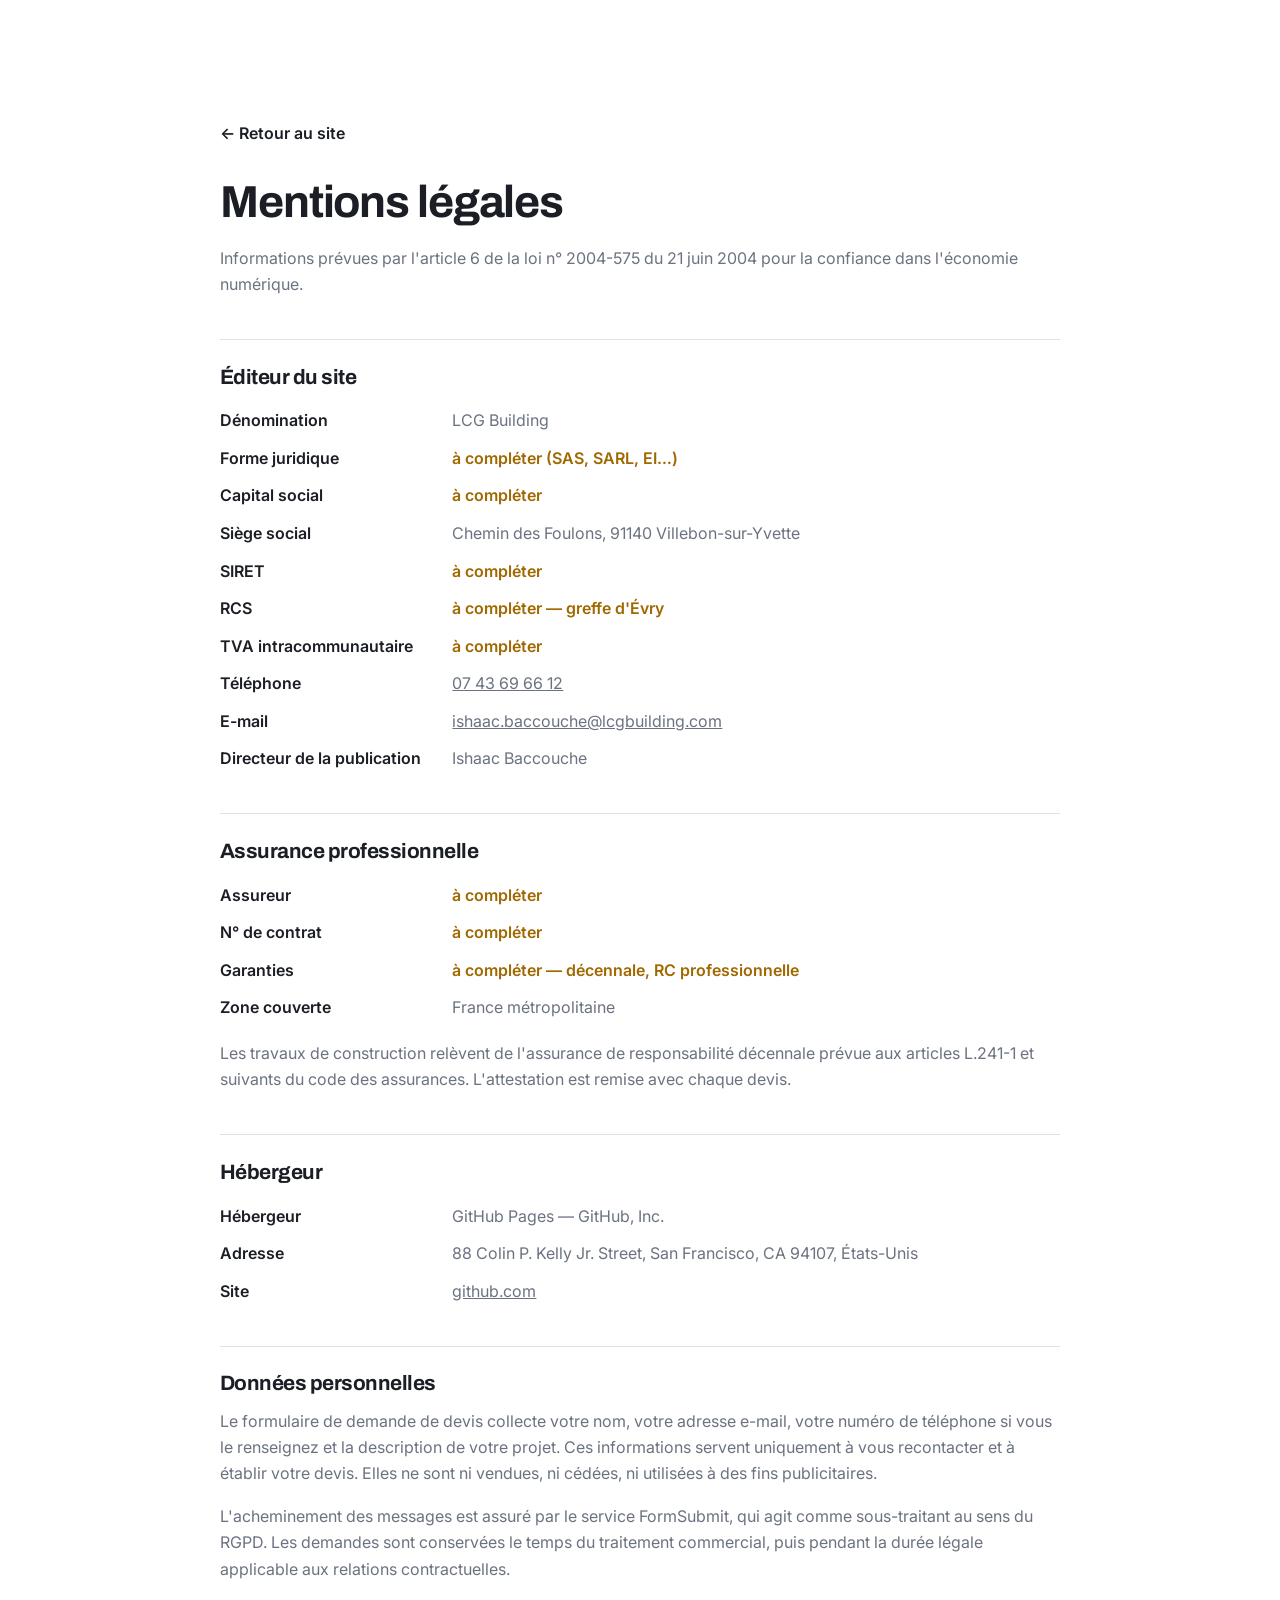
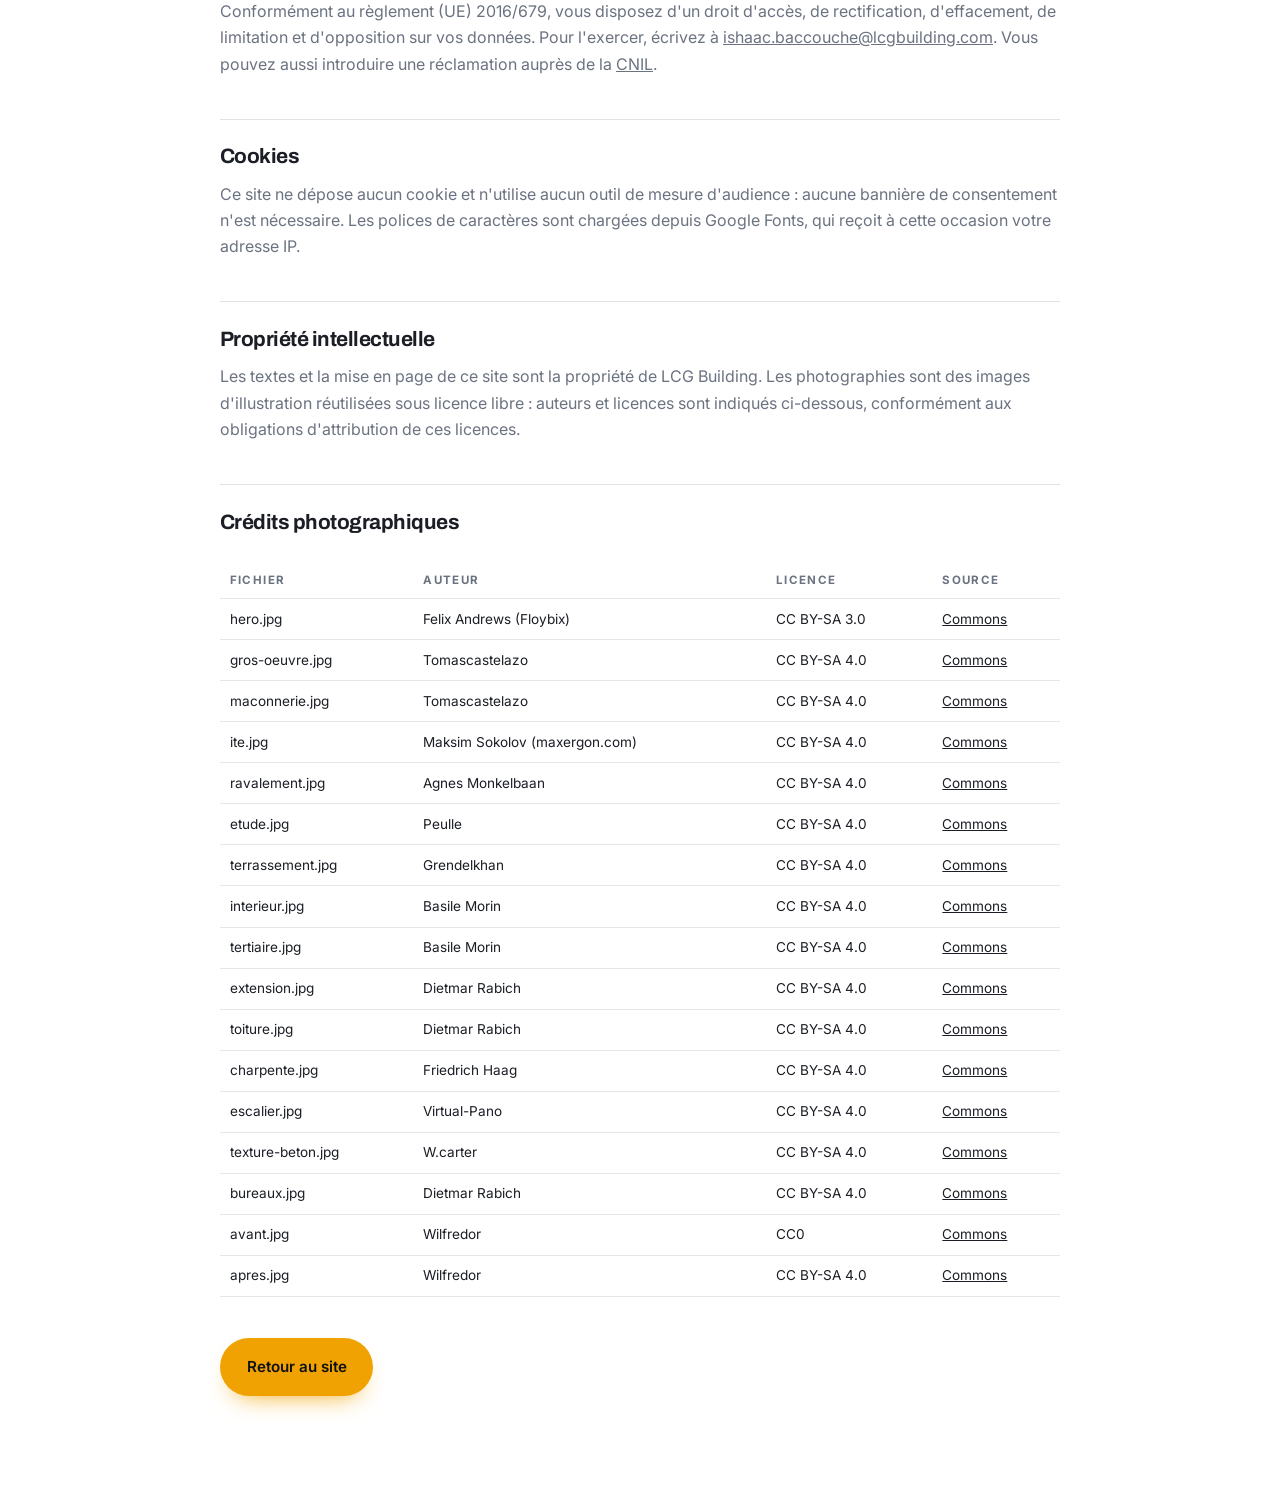
==== commit 4173a621: "Retire une photo inutilisée et son crédit Co-Authored-By: Claude Opus 5 (1M context) <noreply@anthro" ====
--- a/mentions-legales.html
+++ b/mentions-legales.html
@@ -105,7 +105,6 @@
         <tr><td>hero.jpg</td><td>Felix Andrews (Floybix)</td><td>CC BY-SA 3.0</td><td><a href="https://commons.wikimedia.org/wiki/File:Beijing_cranes_silhouette.jpg" rel="noopener">Commons</a></td></tr>
         <tr><td>gros-oeuvre.jpg</td><td>Tomascastelazo</td><td>CC BY-SA 4.0</td><td><a href="https://commons.wikimedia.org/wiki/File:Construction_workers_in_Mexico.jpg" rel="noopener">Commons</a></td></tr>
         <tr><td>maconnerie.jpg</td><td>Tomascastelazo</td><td>CC BY-SA 4.0</td><td><a href="https://commons.wikimedia.org/wiki/File:Fallen_bricks.jpg" rel="noopener">Commons</a></td></tr>
-        <tr><td>reseaux.jpg</td><td>Dietmar Rabich</td><td>CC BY-SA 4.0</td><td><a href="https://commons.wikimedia.org/wiki/File:Haltern_am_See,_Sythen,_Werkzeughalle_der_Quarzwerke_--_2015_--_4433.jpg" rel="noopener">Commons</a></td></tr>
         <tr><td>ite.jpg</td><td>Maksim Sokolov (maxergon.com)</td><td>CC BY-SA 4.0</td><td><a href="https://commons.wikimedia.org/wiki/File:Windows_of_the_Frost_Building_(Toronto,_Canada" rel="noopener">Commons</a></td></tr>
         <tr><td>ravalement.jpg</td><td>Agnes Monkelbaan</td><td>CC BY-SA 4.0</td><td><a href="https://commons.wikimedia.org/wiki/File:Prinses_Margriettunnel_(Aquaduct" rel="noopener">Commons</a></td></tr>
         <tr><td>etude.jpg</td><td>Peulle</td><td>CC BY-SA 4.0</td><td><a href="https://commons.wikimedia.org/wiki/File:Construction_site_Tomineborgveien_(8" rel="noopener">Commons</a></td></tr>
